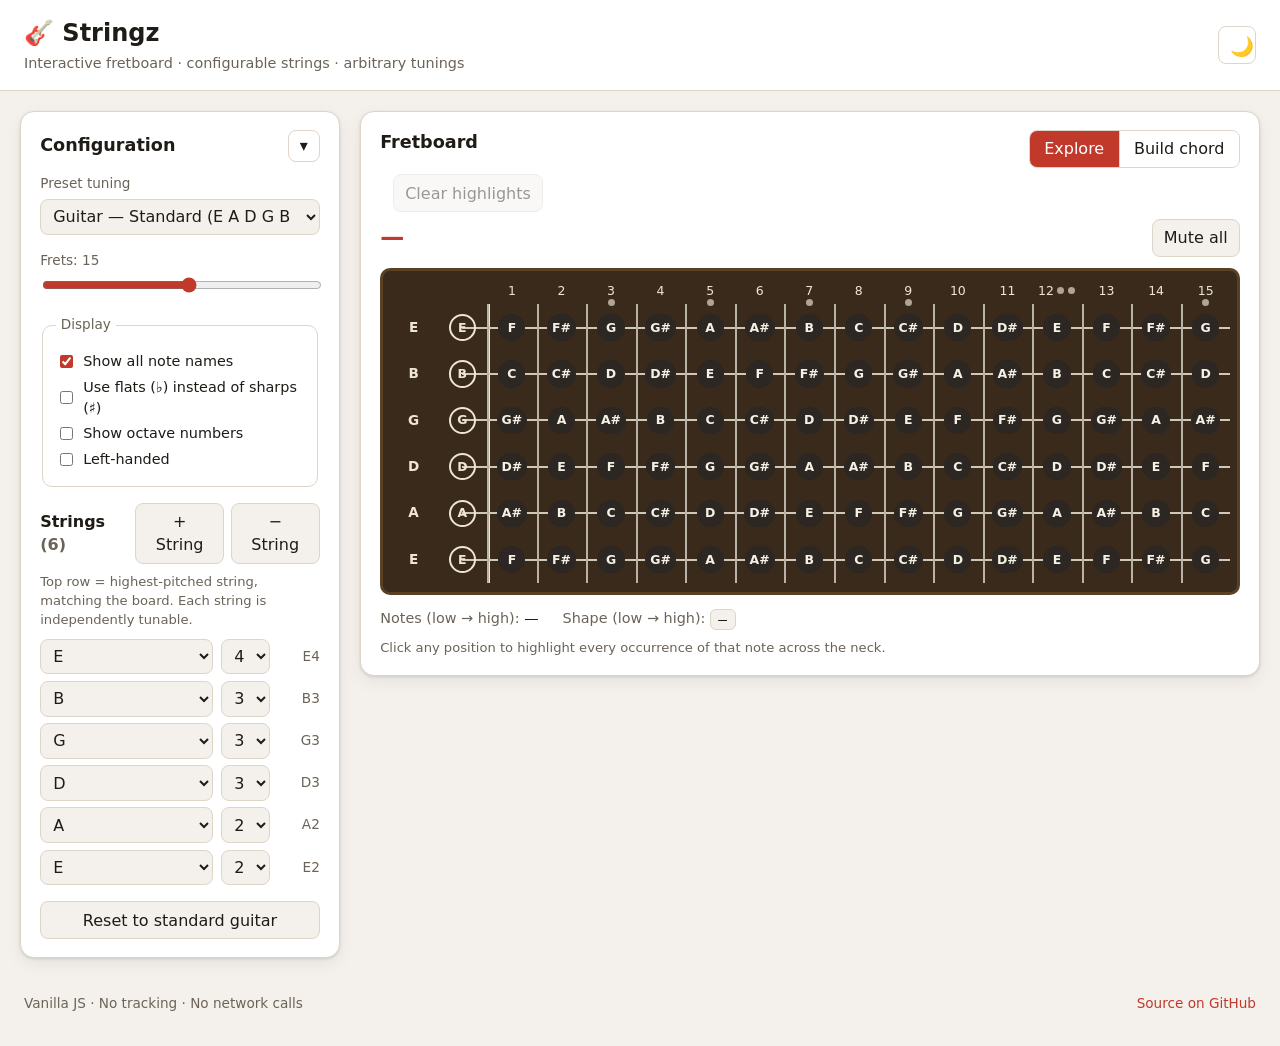
==== index.html @ 8eb7d01e "Make the configuration panel collapsible Add a collapse toggle to the configuration panel header. Co" ====
<!DOCTYPE html>
<html lang="en">
<head>
  <meta charset="UTF-8" />
  <meta name="viewport" content="width=device-width, initial-scale=1.0" />
  <meta name="description" content="Stringz — an interactive guitar fretboard with configurable strings and arbitrary tunings. Runs entirely in your browser." />
  <title>Stringz · Interactive Fretboard</title>
  <link rel="icon" href="data:image/svg+xml,<svg xmlns='http://www.w3.org/2000/svg' viewBox='0 0 100 100'><text y='.9em' font-size='90'>🎸</text></svg>" />
  <link rel="stylesheet" href="styles.css" />
</head>
<body>
  <header class="topbar">
    <div class="brand">
      <h1 class="logo">🎸 Stringz</h1>
      <p class="tagline">Interactive fretboard · configurable strings · arbitrary tunings</p>
    </div>
    <button id="theme-toggle" class="theme-toggle" type="button" aria-label="Toggle color theme">🌙</button>
  </header>

  <main class="layout">
    <aside class="panel config-panel" id="config-panel">
      <div class="config-head">
        <h2 id="config-title">Configuration</h2>
        <button id="config-toggle" class="collapse-toggle" type="button"
                aria-expanded="true" aria-controls="config-body">
          <span class="chevron" aria-hidden="true">▾</span>
          <span class="visually-hidden">Toggle configuration</span>
        </button>
      </div>

      <div class="config-body" id="config-body">
      <label class="field">
        <span>Preset tuning</span>
        <select id="preset" aria-label="Preset tuning"></select>
      </label>

      <label class="field">
        <span>Frets: <output id="fret-count">15</output></span>
        <input id="frets" type="range" min="5" max="24" value="15" />
      </label>

      <fieldset class="field toggles">
        <legend>Display</legend>
        <label class="check"><input id="show-all" type="checkbox" checked /> Show all note names</label>
        <label class="check"><input id="use-flats" type="checkbox" /> Use flats (♭) instead of sharps (♯)</label>
        <label class="check"><input id="show-octave" type="checkbox" /> Show octave numbers</label>
        <label class="check"><input id="left-handed" type="checkbox" /> Left-handed</label>
      </fieldset>

      <div class="strings-head">
        <h3>Strings <span id="string-count" class="muted"></span></h3>
        <div class="string-buttons">
          <button id="add-string" type="button" title="Add a higher string">+ String</button>
          <button id="remove-string" type="button" title="Remove the highest string">− String</button>
        </div>
      </div>
      <p class="muted hint">Top row = highest-pitched string, matching the board. Each string is independently tunable.</p>
      <ol id="string-list" class="string-list" reversed></ol>

      <button id="reset" class="reset" type="button">Reset to standard guitar</button>
      </div>
    </aside>

    <section class="panel board-panel">
      <div class="board-head">
        <h2>Fretboard</h2>
        <div class="mode-switch" role="group" aria-label="Interaction mode">
          <button id="mode-explore" class="mode-btn" type="button" aria-pressed="true">Explore</button>
          <button id="mode-chord" class="mode-btn" type="button" aria-pressed="false">Build chord</button>
        </div>
      </div>

      <div id="explore-bar" class="context-bar">
        <span id="selection-info" class="muted" aria-live="polite"></span>
        <button id="clear-highlights" type="button">Clear highlights</button>
      </div>

      <div id="chord-bar" class="context-bar" hidden>
        <span class="chord-name" id="chord-name" aria-live="polite">—</span>
        <span class="chord-quality muted" id="chord-quality"></span>
        <button id="mute-all" type="button">Mute all</button>
      </div>

      <div class="board-scroll">
        <div id="fretboard" class="fretboard" role="grid" aria-label="Guitar fretboard"></div>
      </div>

      <div id="chord-details" class="chord-details" hidden>
        <div><span class="muted">Notes (low → high):</span> <span id="chord-notes">—</span></div>
        <div><span class="muted">Shape (low → high):</span> <code id="chord-shape">—</code></div>
      </div>

      <p class="muted hint" id="board-hint">Click any position to highlight every occurrence of that note across the neck.</p>
    </section>
  </main>

  <footer class="footer">
    <span>Vanilla JS · No tracking · No network calls</span>
    <a href="https://github.com/paulshannon/stringz" rel="noopener">Source on GitHub</a>
  </footer>

  <script type="module" src="src/main.js"></script>
</body>
</html>
---- styles.css ----
:root {
  --bg: #f4f1ec;
  --panel: #ffffff;
  --text: #1f1b16;
  --muted: #6b6357;
  --border: #ddd5c8;
  --accent: #c0392b;
  --accent-soft: #f6d8d3;
  --board: #3a2a1c;
  --board-edge: #5a4126;
  --fret-wire: #b9b2a6;
  --string: #cfc7b8;
  --inlay: #efe6d2;
  --dot: #2c2722;
  --dot-text: #f6f1e7;
  --hl: #c0392b;
  --hl-text: #ffffff;
  --shadow: 0 1px 3px rgba(0, 0, 0, 0.12), 0 6px 18px rgba(0, 0, 0, 0.06);
}

:root[data-theme='dark'] {
  --bg: #15130f;
  --panel: #211d18;
  --text: #efe9df;
  --muted: #a59c8c;
  --border: #382f25;
  --accent: #e8654f;
  --accent-soft: #3a241f;
  --board: #2a1d12;
  --board-edge: #4a3520;
  --fret-wire: #6b6457;
  --string: #5d564a;
  --inlay: #4a4031;
  --dot: #efe9df;
  --dot-text: #211d18;
  --hl: #e8654f;
  --hl-text: #15130f;
  --shadow: 0 1px 3px rgba(0, 0, 0, 0.5), 0 6px 18px rgba(0, 0, 0, 0.35);
}

* { box-sizing: border-box; }

body {
  margin: 0;
  font-family: system-ui, -apple-system, 'Segoe UI', Roboto, sans-serif;
  background: var(--bg);
  color: var(--text);
  line-height: 1.45;
}

/* ---------- topbar ---------- */
.topbar {
  display: flex;
  align-items: center;
  justify-content: space-between;
  gap: 1rem;
  padding: 1rem 1.5rem;
  border-bottom: 1px solid var(--border);
  background: var(--panel);
}
.logo { margin: 0; font-size: 1.5rem; }
.tagline { margin: 0.15rem 0 0; color: var(--muted); font-size: 0.9rem; }
.theme-toggle {
  font-size: 1.2rem;
  background: transparent;
  border: 1px solid var(--border);
  border-radius: 8px;
  width: 2.4rem;
  height: 2.4rem;
  cursor: pointer;
}

/* ---------- layout ---------- */
.layout {
  display: grid;
  grid-template-columns: minmax(260px, 320px) 1fr;
  gap: 1.25rem;
  padding: 1.25rem;
  align-items: start;
  max-width: 1500px;
  margin: 0 auto;
}
@media (max-width: 880px) {
  .layout { grid-template-columns: 1fr; }
}

.panel {
  background: var(--panel);
  border: 1px solid var(--border);
  border-radius: 14px;
  padding: 1.1rem 1.2rem;
  box-shadow: var(--shadow);
}
.panel h2 { margin: 0 0 0.8rem; font-size: 1.1rem; }
.muted { color: var(--muted); }
.hint { font-size: 0.82rem; margin: 0.5rem 0 0; }

.visually-hidden {
  position: absolute;
  width: 1px; height: 1px;
  padding: 0; margin: -1px;
  overflow: hidden;
  clip: rect(0 0 0 0);
  white-space: nowrap;
  border: 0;
}

/* ---------- collapsible config ---------- */
.config-head { display: flex; align-items: center; justify-content: space-between; gap: 0.5rem; }
.config-head h2 { margin: 0; }
.collapse-toggle {
  display: inline-flex;
  align-items: center;
  justify-content: center;
  width: 2rem; height: 2rem;
  padding: 0;
  border-radius: 8px;
  background: transparent;
}
.chevron { font-size: 1rem; line-height: 1; transition: transform 0.18s ease; }
.config-panel.collapsed .chevron { transform: rotate(-90deg); }
.config-body { margin-top: 0.8rem; }
.config-panel.collapsed .config-body { display: none; }
/* when collapsed, let the board reclaim the horizontal space (wide screens only) */
@media (min-width: 881px) {
  .layout:has(.config-panel.collapsed) { grid-template-columns: auto 1fr; }
}

/* ---------- config panel ---------- */
.field { display: block; margin-bottom: 1rem; }
.field > span { display: block; font-size: 0.85rem; margin-bottom: 0.3rem; color: var(--muted); }
.config-panel select,
.config-panel input[type='range'] { width: 100%; }
select, input[type='number'] {
  font: inherit;
  padding: 0.4rem 0.5rem;
  background: var(--bg);
  color: var(--text);
  border: 1px solid var(--border);
  border-radius: 8px;
}
input[type='range'] { accent-color: var(--accent); }

.toggles { border: 1px solid var(--border); border-radius: 10px; padding: 0.7rem 0.8rem; }
.toggles legend { font-size: 0.85rem; color: var(--muted); padding: 0 0.3rem; }
.check { display: flex; align-items: center; gap: 0.45rem; font-size: 0.9rem; margin: 0.3rem 0; }
.check input { accent-color: var(--accent); }

.strings-head { display: flex; align-items: center; justify-content: space-between; margin-top: 0.5rem; }
.strings-head h3 { margin: 0; font-size: 1rem; }
.string-buttons { display: flex; gap: 0.4rem; }

.string-list { list-style: none; margin: 0.6rem 0 0; padding: 0; display: flex; flex-direction: column; gap: 0.4rem; }
.string-row { display: grid; grid-template-columns: 1fr auto auto; gap: 0.5rem; align-items: center; }
.string-row .note-select { width: 100%; }
.string-idx { font-variant-numeric: tabular-nums; min-width: 2.6rem; text-align: right; font-size: 0.85rem; }

button {
  font: inherit;
  cursor: pointer;
  background: var(--bg);
  color: var(--text);
  border: 1px solid var(--border);
  border-radius: 8px;
  padding: 0.4rem 0.7rem;
  transition: background 0.12s, border-color 0.12s;
}
button:hover:not(:disabled) { border-color: var(--accent); }
button:disabled { opacity: 0.45; cursor: not-allowed; }
.reset { margin-top: 1rem; width: 100%; }

/* ---------- board panel ---------- */
.board-head { display: flex; align-items: center; justify-content: space-between; gap: 1rem; flex-wrap: wrap; }
.board-scroll { overflow-x: auto; padding: 0.5rem 0 0.2rem; }

/* segmented mode switch */
.mode-switch { display: inline-flex; border: 1px solid var(--border); border-radius: 8px; overflow: hidden; }
.mode-btn { border: none; border-radius: 0; background: var(--panel); padding: 0.4rem 0.9rem; }
.mode-btn + .mode-btn { border-left: 1px solid var(--border); }
.mode-btn[aria-pressed='true'] { background: var(--accent); color: #fff; }
.mode-btn[aria-pressed='true']:hover { border-color: var(--border); }

/* context bar (explore info / chord readout) */
.context-bar { display: flex; align-items: center; gap: 0.8rem; flex-wrap: wrap; min-height: 2.2rem; margin: 0.4rem 0 0.2rem; }
.chord-name { font-size: 1.5rem; font-weight: 700; color: var(--accent); font-variant-numeric: tabular-nums; }
.chord-quality { font-size: 0.9rem; }
#mute-all { margin-left: auto; }

.chord-details { display: flex; flex-wrap: wrap; gap: 0.4rem 1.5rem; margin-top: 0.6rem; font-size: 0.9rem; }
.chord-details code { background: var(--bg); border: 1px solid var(--border); border-radius: 6px; padding: 0.1rem 0.45rem; font-variant-numeric: tabular-nums; letter-spacing: 0.05em; }

.fretboard {
  display: grid;
  grid-template-columns: 3rem repeat(var(--fret-columns), minmax(44px, 1fr));
  background: var(--board);
  border: 3px solid var(--board-edge);
  border-radius: 10px;
  padding: 0.4rem 0.4rem 0.6rem;
  min-width: 640px;
}
.fretboard.left-handed { transform: scaleX(-1); }
.fretboard.left-handed .cell-inner,
.fretboard.left-handed .fret-num { transform: scaleX(-1); }

.fret-head {
  position: relative;
  height: 1.7rem;
  display: flex;
  align-items: center;
  justify-content: center;
}
.fret-num { font-size: 0.78rem; color: var(--inlay); font-variant-numeric: tabular-nums; }
.inlay {
  position: absolute;
  bottom: -2px;
  width: 7px; height: 7px;
  border-radius: 50%;
  background: var(--inlay);
  opacity: 0.65;
}
.inlay-double { position: static; margin: 0 1px; }
.fret-head:has(.inlay-double) { gap: 2px; }

.label {
  display: flex;
  align-items: center;
  justify-content: center;
  font-weight: 600;
  font-size: 0.85rem;
  color: var(--inlay);
}
.header-cell { background: transparent; }

.note-cell {
  position: relative;
  height: 2.9rem;
  margin: 0;
  padding: 0;
  border: none;
  border-radius: 0;
  background: transparent;
}
/* horizontal string line through the row */
.note-cell::before {
  content: '';
  position: absolute;
  left: 0; right: 0; top: 50%;
  height: 2px;
  background: var(--string);
  transform: translateY(-50%);
}
.note-cell.open-cell::before { left: 50%; }       /* string starts at the nut */
/* vertical fret wire on the left edge of each fret */
.note-cell:not(.open-cell)::after {
  content: '';
  position: absolute;
  left: 0; top: 0; bottom: 0;
  width: 2px;
  background: var(--fret-wire);
}
.note-cell.nut-edge { box-shadow: inset 4px 0 0 -1px var(--inlay); }

.cell-inner {
  position: relative;
  z-index: 1;
  width: 100%; height: 100%;
  display: flex;
  align-items: center;
  justify-content: center;
}
.dot {
  display: flex;
  align-items: center;
  justify-content: center;
  min-width: 1.7rem;
  height: 1.7rem;
  padding: 0 0.3rem;
  border-radius: 999px;
  background: var(--dot);
  color: var(--dot-text);
  font-size: 0.78rem;
  font-weight: 600;
  font-variant-numeric: tabular-nums;
  transition: transform 0.1s, background 0.1s;
}
.dot.empty { background: transparent; }
.open-dot { background: transparent; border: 2px solid var(--inlay); color: var(--inlay); }
.note-cell:hover .dot:not(.empty) { transform: scale(1.12); }
.note-cell:hover .dot.empty {
  background: var(--inlay);
  opacity: 0.4;
  min-width: 0.6rem; height: 0.6rem;
}
.note-cell.highlighted .dot { background: var(--hl); color: var(--hl-text); border-color: var(--hl); }

/* chord mode: selected note + muted strings */
.note-cell.selected .dot {
  background: var(--hl);
  color: var(--hl-text);
  border-color: var(--hl);
  box-shadow: 0 0 0 3px color-mix(in srgb, var(--hl) 35%, transparent);
}
.fretboard.chord-mode .note-cell.in-muted-row .dot:not(.empty) { opacity: 0.35; }
.fretboard.chord-mode .note-cell.in-muted-row::before { opacity: 0.4; }

/* clickable string label in chord mode */
.label-btn {
  border: 1px solid transparent;
  border-radius: 8px;
  background: transparent;
  padding: 0.2rem 0.4rem;
  cursor: pointer;
}
.label-btn:hover { border-color: var(--inlay); }
.label-btn.muted-string { color: var(--accent); opacity: 0.85; }

.note-cell:focus-visible { outline: 2px solid var(--accent); outline-offset: -2px; }

/* ---------- footer ---------- */
.footer {
  display: flex;
  align-items: center;
  justify-content: space-between;
  gap: 1rem;
  flex-wrap: wrap;
  padding: 1rem 1.5rem 2rem;
  color: var(--muted);
  font-size: 0.85rem;
}
.footer a { color: var(--accent); text-decoration: none; }
.footer a:hover { text-decoration: underline; }
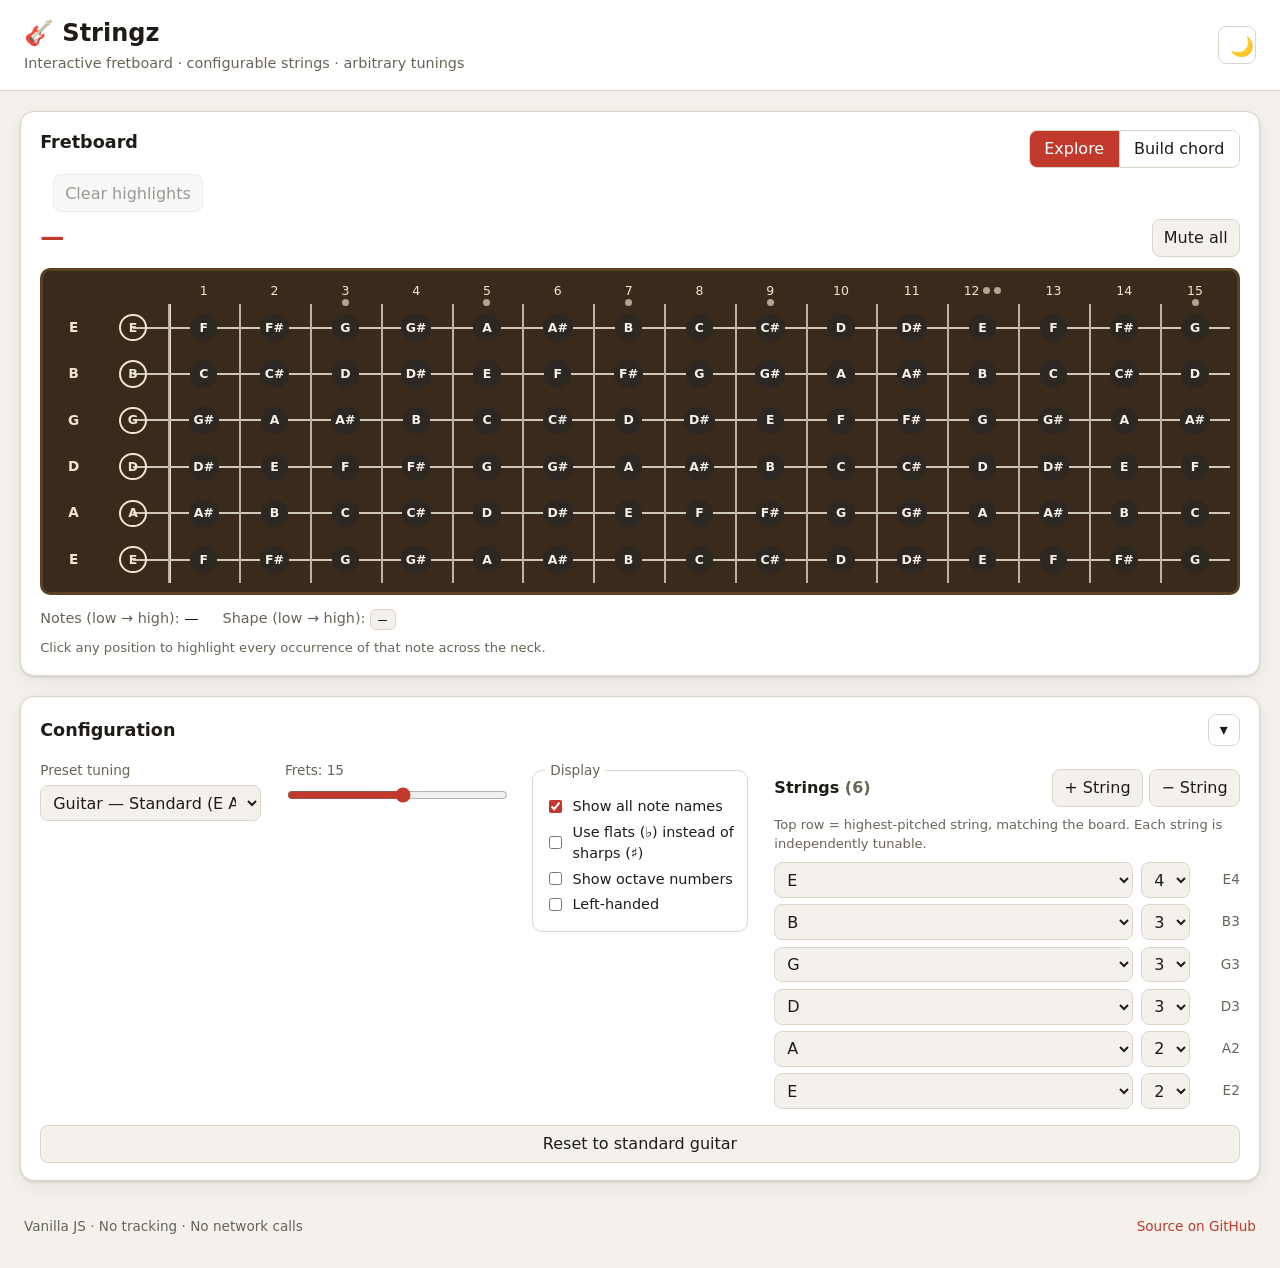
==== commit cedc4e2a: "Move configuration below the fretboard Switch the layout from a two-column (config beside board) gri" ====
--- a/index.html
+++ b/index.html
@@ -18,49 +18,6 @@
   </header>
 
   <main class="layout">
-    <aside class="panel config-panel" id="config-panel">
-      <div class="config-head">
-        <h2 id="config-title">Configuration</h2>
-        <button id="config-toggle" class="collapse-toggle" type="button"
-                aria-expanded="true" aria-controls="config-body">
-          <span class="chevron" aria-hidden="true">▾</span>
-          <span class="visually-hidden">Toggle configuration</span>
-        </button>
-      </div>
-
-      <div class="config-body" id="config-body">
-      <label class="field">
-        <span>Preset tuning</span>
-        <select id="preset" aria-label="Preset tuning"></select>
-      </label>
-
-      <label class="field">
-        <span>Frets: <output id="fret-count">15</output></span>
-        <input id="frets" type="range" min="5" max="24" value="15" />
-      </label>
-
-      <fieldset class="field toggles">
-        <legend>Display</legend>
-        <label class="check"><input id="show-all" type="checkbox" checked /> Show all note names</label>
-        <label class="check"><input id="use-flats" type="checkbox" /> Use flats (♭) instead of sharps (♯)</label>
-        <label class="check"><input id="show-octave" type="checkbox" /> Show octave numbers</label>
-        <label class="check"><input id="left-handed" type="checkbox" /> Left-handed</label>
-      </fieldset>
-
-      <div class="strings-head">
-        <h3>Strings <span id="string-count" class="muted"></span></h3>
-        <div class="string-buttons">
-          <button id="add-string" type="button" title="Add a higher string">+ String</button>
-          <button id="remove-string" type="button" title="Remove the highest string">− String</button>
-        </div>
-      </div>
-      <p class="muted hint">Top row = highest-pitched string, matching the board. Each string is independently tunable.</p>
-      <ol id="string-list" class="string-list" reversed></ol>
-
-      <button id="reset" class="reset" type="button">Reset to standard guitar</button>
-      </div>
-    </aside>
-
     <section class="panel board-panel">
       <div class="board-head">
         <h2>Fretboard</h2>
@@ -92,6 +49,51 @@
 
       <p class="muted hint" id="board-hint">Click any position to highlight every occurrence of that note across the neck.</p>
     </section>
+
+    <aside class="panel config-panel" id="config-panel">
+      <div class="config-head">
+        <h2 id="config-title">Configuration</h2>
+        <button id="config-toggle" class="collapse-toggle" type="button"
+                aria-expanded="true" aria-controls="config-body">
+          <span class="chevron" aria-hidden="true">▾</span>
+          <span class="visually-hidden">Toggle configuration</span>
+        </button>
+      </div>
+
+      <div class="config-body" id="config-body">
+        <label class="field">
+          <span>Preset tuning</span>
+          <select id="preset" aria-label="Preset tuning"></select>
+        </label>
+
+        <label class="field">
+          <span>Frets: <output id="fret-count">15</output></span>
+          <input id="frets" type="range" min="5" max="24" value="15" />
+        </label>
+
+        <fieldset class="field toggles">
+          <legend>Display</legend>
+          <label class="check"><input id="show-all" type="checkbox" checked /> Show all note names</label>
+          <label class="check"><input id="use-flats" type="checkbox" /> Use flats (♭) instead of sharps (♯)</label>
+          <label class="check"><input id="show-octave" type="checkbox" /> Show octave numbers</label>
+          <label class="check"><input id="left-handed" type="checkbox" /> Left-handed</label>
+        </fieldset>
+
+        <div class="strings-section">
+          <div class="strings-head">
+            <h3>Strings <span id="string-count" class="muted"></span></h3>
+            <div class="string-buttons">
+              <button id="add-string" type="button" title="Add a higher string">+ String</button>
+              <button id="remove-string" type="button" title="Remove the highest string">− String</button>
+            </div>
+          </div>
+          <p class="muted hint">Top row = highest-pitched string, matching the board. Each string is independently tunable.</p>
+          <ol id="string-list" class="string-list" reversed></ol>
+        </div>
+
+        <button id="reset" class="reset" type="button">Reset to standard guitar</button>
+      </div>
+    </aside>
   </main>
 
   <footer class="footer">
--- a/styles.css
+++ b/styles.css
@@ -71,17 +71,14 @@
 }
 
 /* ---------- layout ---------- */
+/* Single column: fretboard on top, configuration stacked below it. */
 .layout {
-  display: grid;
-  grid-template-columns: minmax(260px, 320px) 1fr;
+  display: flex;
+  flex-direction: column;
   gap: 1.25rem;
   padding: 1.25rem;
-  align-items: start;
   max-width: 1500px;
   margin: 0 auto;
-}
-@media (max-width: 880px) {
-  .layout { grid-template-columns: 1fr; }
 }
 
 .panel {
@@ -119,11 +116,22 @@
 }
 .chevron { font-size: 1rem; line-height: 1; transition: transform 0.18s ease; }
 .config-panel.collapsed .chevron { transform: rotate(-90deg); }
-.config-body { margin-top: 0.8rem; }
+
+/* The config panel now sits full-width below the board, so lay its controls
+   out in responsive columns instead of one tall stack. */
+.config-body {
+  margin-top: 0.9rem;
+  display: grid;
+  grid-template-columns: repeat(auto-fit, minmax(220px, 1fr));
+  gap: 1rem 1.5rem;
+  align-items: start;
+}
+.config-body .field { margin-bottom: 0; }
+.config-body .reset { grid-column: 1 / -1; margin-top: 0; }
 .config-panel.collapsed .config-body { display: none; }
-/* when collapsed, let the board reclaim the horizontal space (wide screens only) */
-@media (min-width: 881px) {
-  .layout:has(.config-panel.collapsed) { grid-template-columns: auto 1fr; }
+/* give the strings list more room once there's space for multiple columns */
+@media (min-width: 720px) {
+  .config-body .strings-section { grid-column: span 2; }
 }
 
 /* ---------- config panel ---------- */
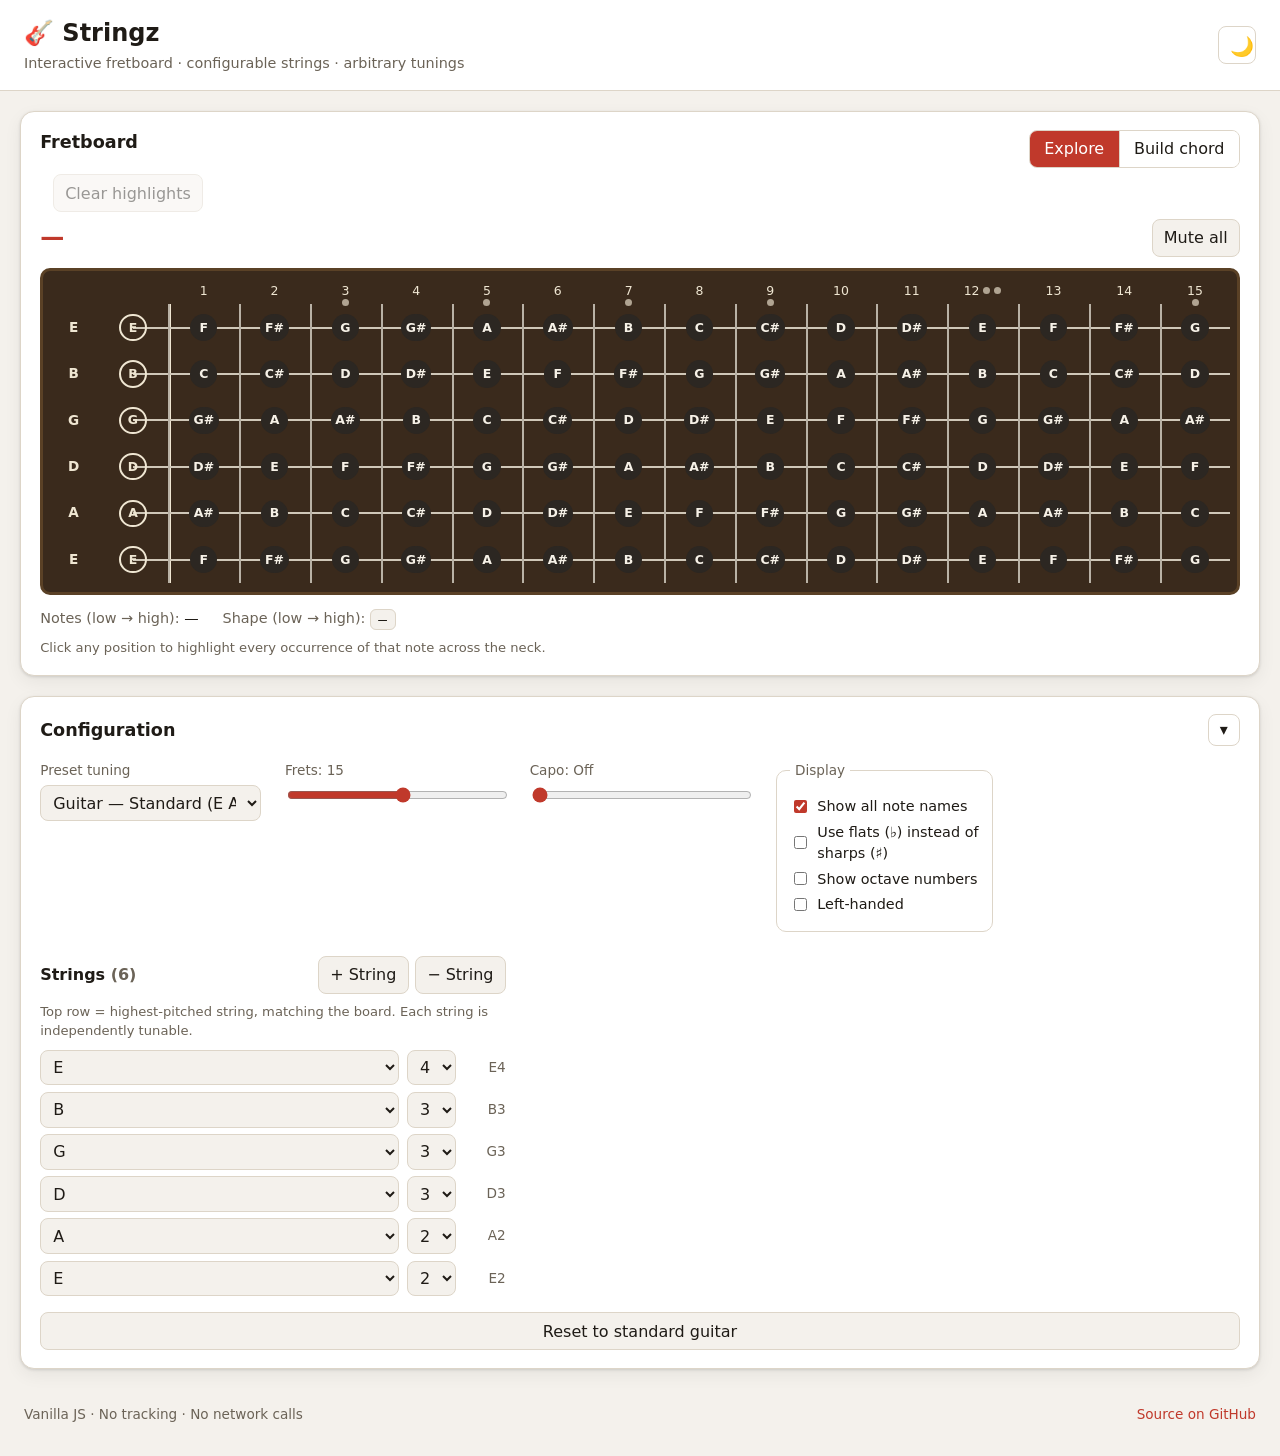
==== commit fee9a2e0: "Add capo support Introduce a capo control (0 = off) that bars every string at the chosen fret:  - Th" ====
--- a/index.html
+++ b/index.html
@@ -71,6 +71,11 @@
           <input id="frets" type="range" min="5" max="24" value="15" />
         </label>
 
+        <label class="field">
+          <span>Capo: <output id="capo-count">Off</output></span>
+          <input id="capo" type="range" min="0" max="14" value="0" />
+        </label>
+
         <fieldset class="field toggles">
           <legend>Display</legend>
           <label class="check"><input id="show-all" type="checkbox" checked /> Show all note names</label>
--- a/styles.css
+++ b/styles.css
@@ -268,6 +268,15 @@
 }
 .note-cell.nut-edge { box-shadow: inset 4px 0 0 -1px var(--inlay); }
 
+/* capo: a tinted band across the barred fret + dimmed frets behind it */
+.note-cell.capo-cell { background: color-mix(in srgb, var(--accent) 36%, transparent); }
+.note-cell.behind-capo { opacity: 0.3; }
+.fret-head.capo-head {
+  background: color-mix(in srgb, var(--accent) 36%, transparent);
+  border-radius: 5px;
+}
+.fret-head.capo-head .fret-num { color: var(--dot-text); font-weight: 700; }
+
 .cell-inner {
   position: relative;
   z-index: 1;
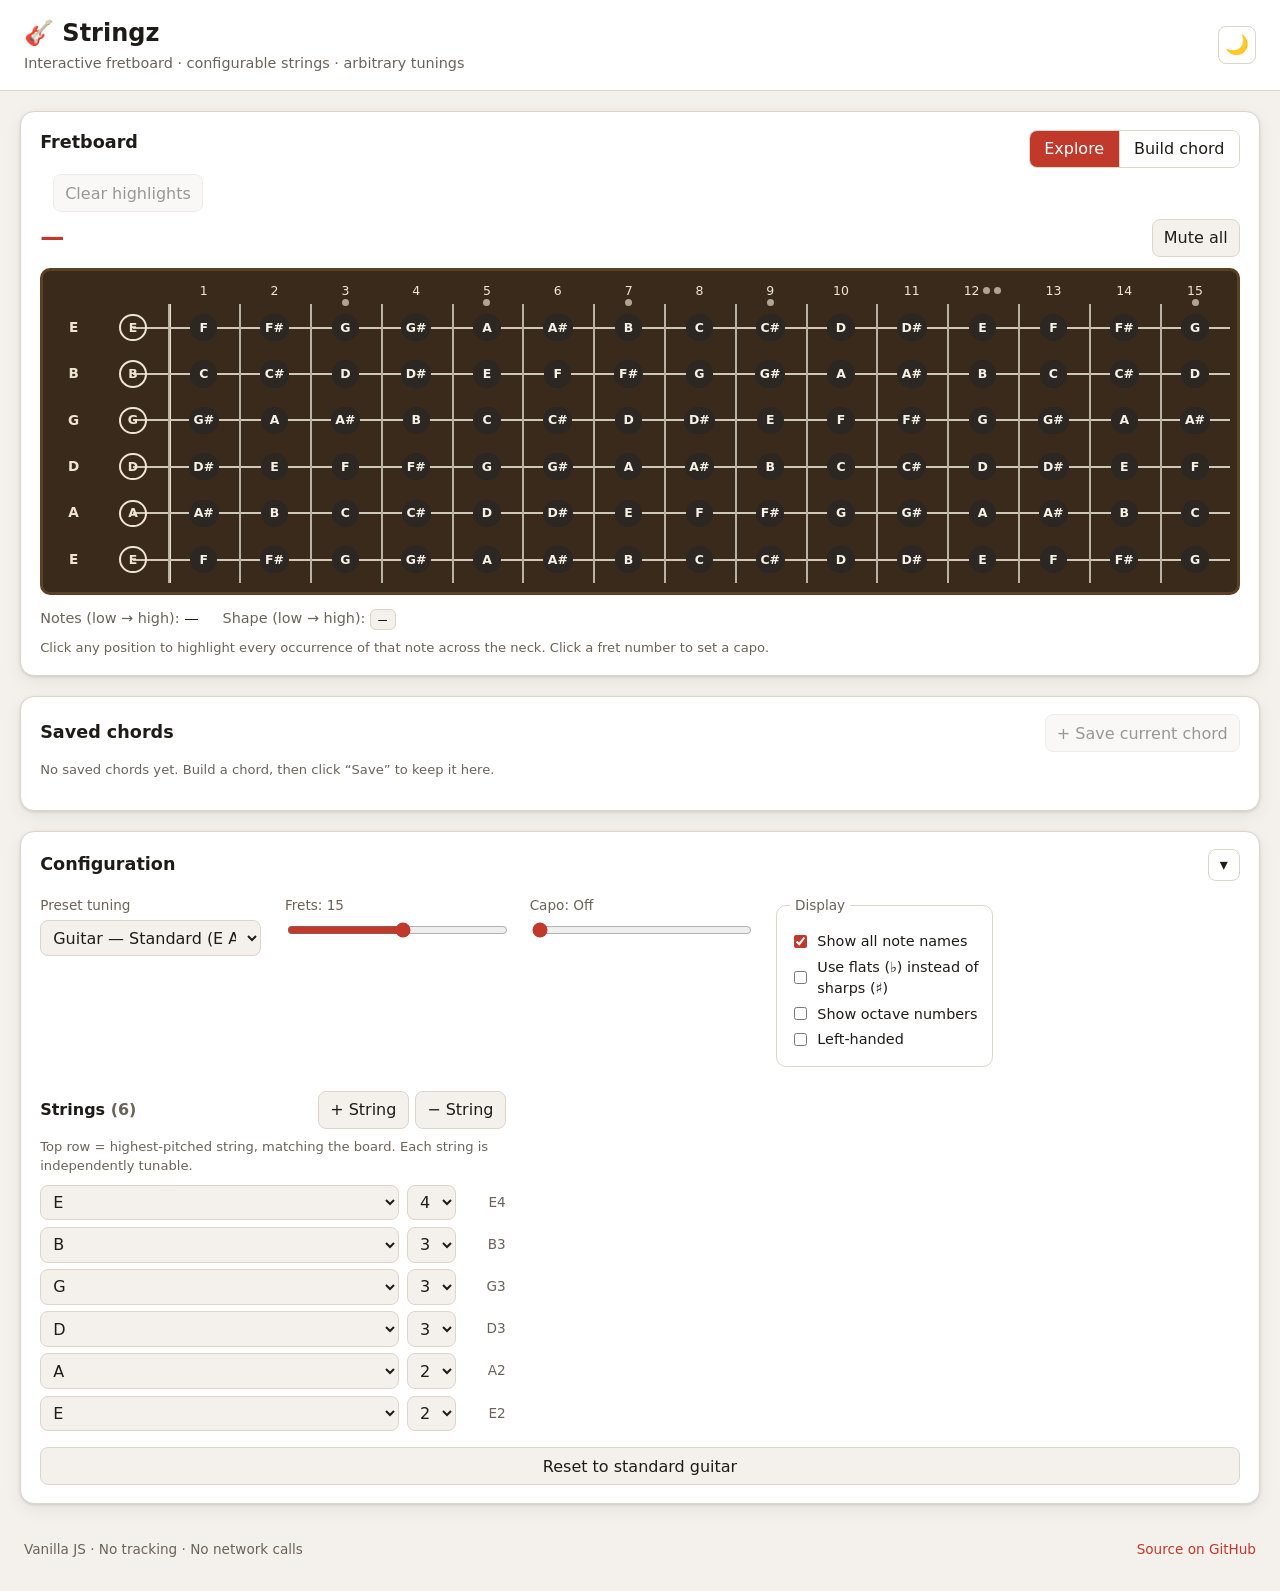
==== commit 415c1375: "Add a saved-chords group (save / recall / dismiss) Add a "Saved chords" panel below the board. Save " ====
--- a/index.html
+++ b/index.html
@@ -48,6 +48,15 @@
       </div>
 
       <p class="muted hint" id="board-hint">Click any position to highlight every occurrence of that note across the neck.</p>
+    </section>
+
+    <section class="panel saved-panel">
+      <div class="saved-head">
+        <h2>Saved chords</h2>
+        <button id="save-chord" type="button">+ Save current chord</button>
+      </div>
+      <p id="saved-empty" class="muted hint">No saved chords yet. Build a chord, then click “Save” to keep it here.</p>
+      <ul id="saved-list" class="saved-list"></ul>
     </section>
 
     <aside class="panel config-panel" id="config-panel">
--- a/styles.css
+++ b/styles.css
@@ -61,7 +61,12 @@
 .logo { margin: 0; font-size: 1.5rem; }
 .tagline { margin: 0.15rem 0 0; color: var(--muted); font-size: 0.9rem; }
 .theme-toggle {
+  display: inline-flex;
+  align-items: center;
+  justify-content: center;
   font-size: 1.2rem;
+  line-height: 1;
+  padding: 0;
   background: transparent;
   border: 1px solid var(--border);
   border-radius: 8px;
@@ -177,6 +182,44 @@
 button:disabled { opacity: 0.45; cursor: not-allowed; }
 .reset { margin-top: 1rem; width: 100%; }
 
+/* ---------- saved chords ---------- */
+.saved-head { display: flex; align-items: center; justify-content: space-between; gap: 1rem; flex-wrap: wrap; }
+.saved-head h2 { margin: 0; }
+.saved-list { list-style: none; margin: 0.8rem 0 0; padding: 0; display: flex; flex-wrap: wrap; gap: 0.6rem; }
+.saved-item {
+  display: flex;
+  align-items: stretch;
+  border: 1px solid var(--border);
+  border-radius: 10px;
+  overflow: hidden;
+  background: var(--bg);
+}
+.saved-recall {
+  display: flex;
+  flex-direction: column;
+  align-items: flex-start;
+  gap: 0.1rem;
+  border: none;
+  border-radius: 0;
+  background: transparent;
+  padding: 0.45rem 0.7rem;
+  text-align: left;
+}
+.saved-recall:hover { background: var(--accent-soft); border-color: var(--border); }
+.saved-name { font-weight: 700; font-size: 1rem; color: var(--accent); }
+.saved-shape { font-size: 0.78rem; font-variant-numeric: tabular-nums; letter-spacing: 0.03em; }
+.saved-remove {
+  border: none;
+  border-left: 1px solid var(--border);
+  border-radius: 0;
+  background: transparent;
+  padding: 0 0.6rem;
+  font-size: 1.1rem;
+  line-height: 1;
+  color: var(--muted);
+}
+.saved-remove:hover { background: var(--accent); color: #fff; border-color: var(--accent); }
+
 /* ---------- board panel ---------- */
 .board-head { display: flex; align-items: center; justify-content: space-between; gap: 1rem; flex-wrap: wrap; }
 .board-scroll { overflow-x: auto; padding: 0.5rem 0 0.2rem; }
@@ -216,7 +259,14 @@
   display: flex;
   align-items: center;
   justify-content: center;
-}
+  /* rendered as a <button> (click to set capo): strip default button chrome */
+  background: transparent;
+  border: none;
+  border-radius: 5px;
+  padding: 0;
+  cursor: pointer;
+}
+.fret-head:hover:not(.capo-head) { background: color-mix(in srgb, var(--inlay) 20%, transparent); }
 .fret-num { font-size: 0.78rem; color: var(--inlay); font-variant-numeric: tabular-nums; }
 .inlay {
   position: absolute;
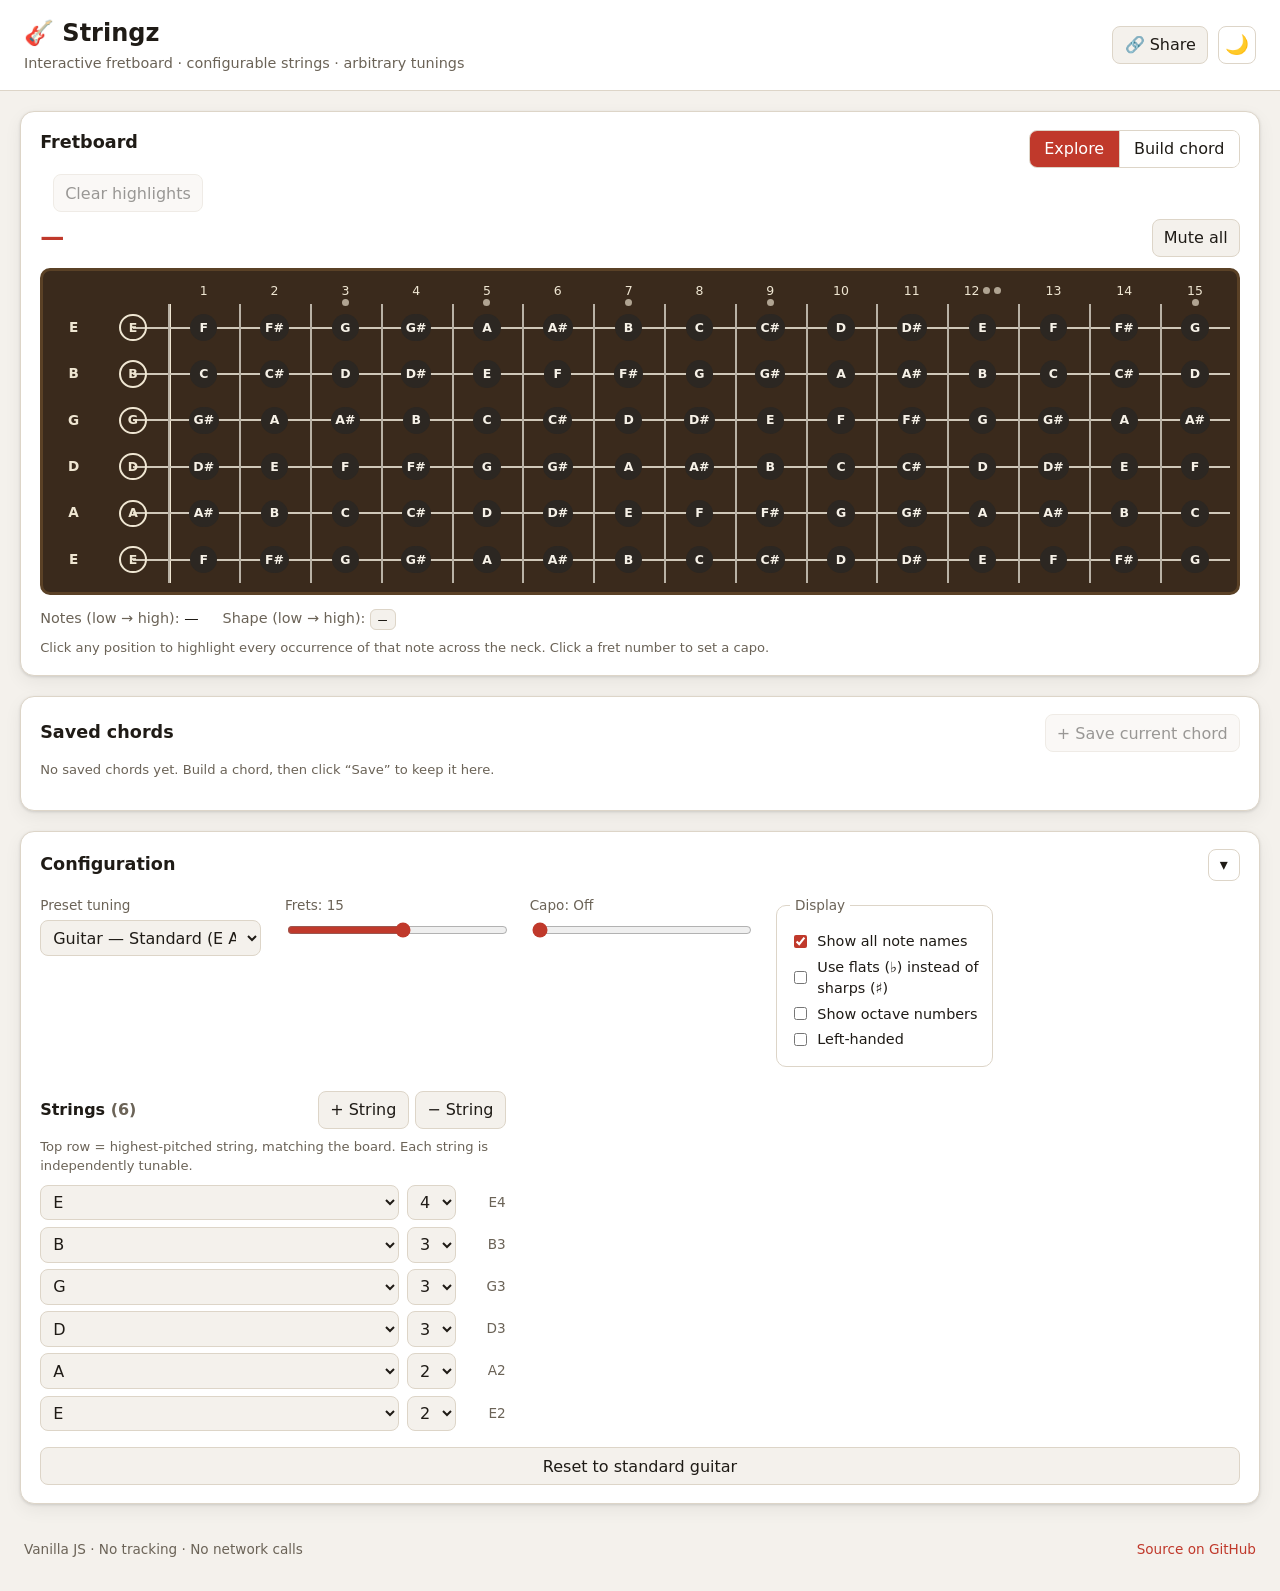
==== commit ee2a5ccd: "Add shareable links Add a Share button that copies a URL encoding the whole board — tuning, neck, ca" ====
--- a/index.html
+++ b/index.html
@@ -14,7 +14,11 @@
       <h1 class="logo">🎸 Stringz</h1>
       <p class="tagline">Interactive fretboard · configurable strings · arbitrary tunings</p>
     </div>
-    <button id="theme-toggle" class="theme-toggle" type="button" aria-label="Toggle color theme">🌙</button>
+    <div class="topbar-actions">
+      <span id="share-status" class="share-status" aria-live="polite"></span>
+      <button id="share" class="share-btn" type="button">🔗 Share</button>
+      <button id="theme-toggle" class="theme-toggle" type="button" aria-label="Toggle color theme">🌙</button>
+    </div>
   </header>
 
   <main class="layout">
--- a/styles.css
+++ b/styles.css
@@ -60,6 +60,9 @@
 }
 .logo { margin: 0; font-size: 1.5rem; }
 .tagline { margin: 0.15rem 0 0; color: var(--muted); font-size: 0.9rem; }
+.topbar-actions { display: flex; align-items: center; gap: 0.6rem; }
+.share-status { font-size: 0.85rem; color: var(--accent); white-space: nowrap; }
+.share-btn { white-space: nowrap; }
 .theme-toggle {
   display: inline-flex;
   align-items: center;
@@ -185,36 +188,44 @@
 /* ---------- saved chords ---------- */
 .saved-head { display: flex; align-items: center; justify-content: space-between; gap: 1rem; flex-wrap: wrap; }
 .saved-head h2 { margin: 0; }
-.saved-list { list-style: none; margin: 0.8rem 0 0; padding: 0; display: flex; flex-wrap: wrap; gap: 0.6rem; }
+.saved-list { list-style: none; margin: 0.8rem 0 0; padding: 0; display: flex; flex-wrap: wrap; gap: 0.7rem; }
 .saved-item {
-  display: flex;
-  align-items: stretch;
-  border: 1px solid var(--border);
-  border-radius: 10px;
-  overflow: hidden;
+  position: relative;
+  border: 1px solid var(--border);
+  border-radius: 12px;
   background: var(--bg);
 }
 .saved-recall {
   display: flex;
   flex-direction: column;
-  align-items: flex-start;
-  gap: 0.1rem;
+  align-items: center;
+  gap: 0.3rem;
   border: none;
-  border-radius: 0;
-  background: transparent;
-  padding: 0.45rem 0.7rem;
-  text-align: left;
-}
-.saved-recall:hover { background: var(--accent-soft); border-color: var(--border); }
+  border-radius: 12px;
+  background: transparent;
+  padding: 0.5rem 0.7rem 0.6rem;
+}
+.saved-recall:hover { background: var(--accent-soft); }
 .saved-name { font-weight: 700; font-size: 1rem; color: var(--accent); }
-.saved-shape { font-size: 0.78rem; font-variant-numeric: tabular-nums; letter-spacing: 0.03em; }
+.saved-capo { font-size: 0.72rem; }
+.chord-diagram { display: block; width: 64px; height: auto; }
+.chord-diagram .cd-line { stroke: var(--fret-wire); stroke-width: 1; }
+.chord-diagram .cd-nut { stroke: var(--text); stroke-width: 2.6; }
+.chord-diagram .cd-dot { fill: var(--accent); }
+.chord-diagram text { font-size: 8px; font-family: inherit; }
+.chord-diagram .cd-x { fill: var(--muted); }
+.chord-diagram .cd-o { fill: var(--muted); }
+.chord-diagram .cd-fretlabel { fill: var(--muted); }
 .saved-remove {
-  border: none;
-  border-left: 1px solid var(--border);
-  border-radius: 0;
-  background: transparent;
-  padding: 0 0.6rem;
-  font-size: 1.1rem;
+  position: absolute;
+  top: -7px; right: -7px;
+  width: 1.25rem; height: 1.25rem;
+  display: flex; align-items: center; justify-content: center;
+  border: 1px solid var(--border);
+  border-radius: 50%;
+  background: var(--panel);
+  padding: 0;
+  font-size: 0.95rem;
   line-height: 1;
   color: var(--muted);
 }
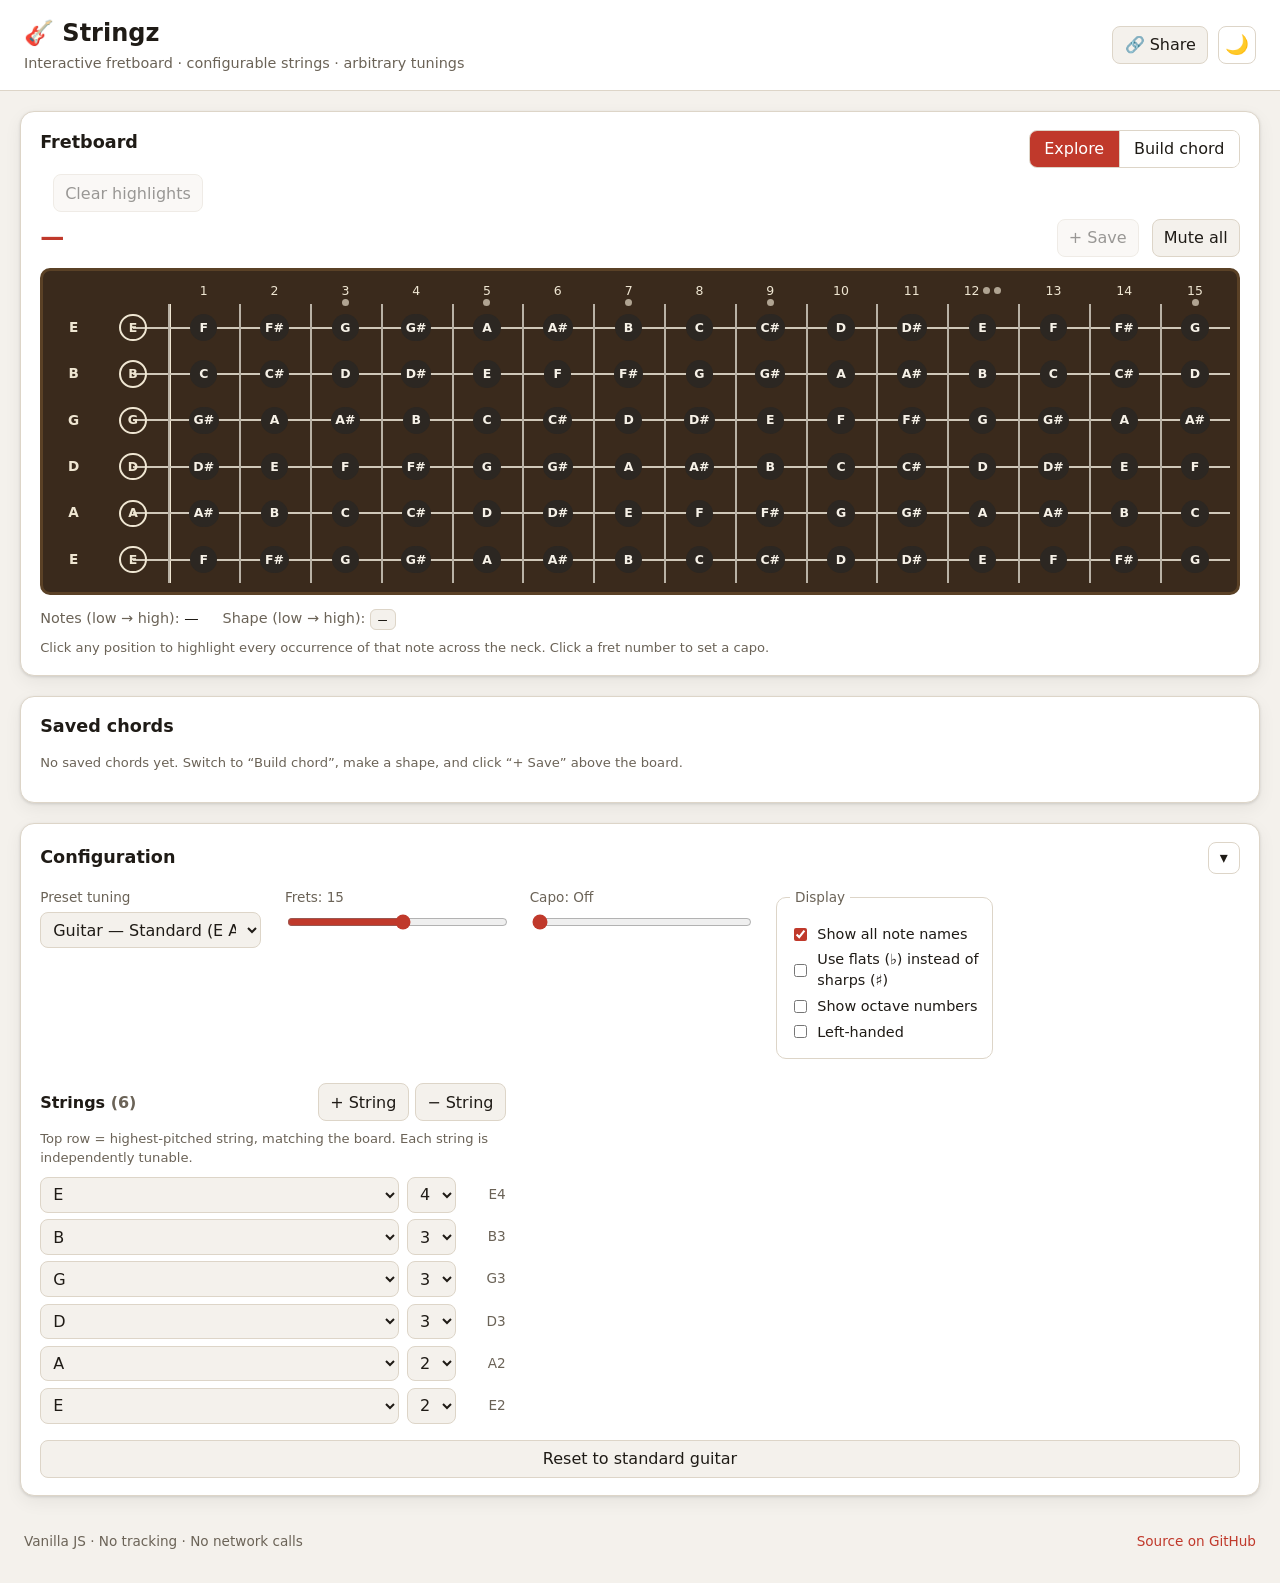
==== commit c375b4b0: "Move Save to the board; put the text chart beside the diagrams Relocate the "+ Save" button from the" ====
--- a/index.html
+++ b/index.html
@@ -39,6 +39,7 @@
       <div id="chord-bar" class="context-bar" hidden>
         <span class="chord-name" id="chord-name" aria-live="polite">—</span>
         <span class="chord-quality muted" id="chord-quality"></span>
+        <button id="save-chord" type="button">+ Save</button>
         <button id="mute-all" type="button">Mute all</button>
       </div>
 
@@ -55,12 +56,20 @@
     </section>
 
     <section class="panel saved-panel">
-      <div class="saved-head">
-        <h2>Saved chords</h2>
-        <button id="save-chord" type="button">+ Save current chord</button>
+      <h2>Saved chords</h2>
+      <p id="saved-empty" class="muted hint">No saved chords yet. Switch to “Build chord”, make a shape, and click “+ Save” above the board.</p>
+      <div class="saved-body">
+        <ul id="saved-list" class="saved-list"></ul>
+
+        <div id="ascii-wrap" class="ascii-wrap" hidden>
+          <div class="ascii-head">
+            <h3>Text chart</h3>
+            <button id="copy-ascii" type="button">Copy</button>
+            <span id="ascii-status" class="share-status" aria-live="polite"></span>
+          </div>
+          <pre id="ascii-chart" class="ascii-chart" aria-label="ASCII chord chart of all saved chords"></pre>
+        </div>
       </div>
-      <p id="saved-empty" class="muted hint">No saved chords yet. Build a chord, then click “Save” to keep it here.</p>
-      <ul id="saved-list" class="saved-list"></ul>
     </section>
 
     <aside class="panel config-panel" id="config-panel">
--- a/styles.css
+++ b/styles.css
@@ -231,6 +231,26 @@
 }
 .saved-remove:hover { background: var(--accent); color: #fff; border-color: var(--accent); }
 
+/* diagrams on the left, text chart on the right */
+.saved-body { display: flex; flex-wrap: wrap; gap: 1.25rem; align-items: flex-start; margin-top: 0.8rem; }
+.saved-body > * { margin-top: 0; }
+.saved-body .saved-list { flex: 1 1 300px; }
+.ascii-wrap { flex: 0 1 auto; }
+.ascii-head { display: flex; align-items: center; gap: 0.6rem; margin-bottom: 0.4rem; }
+.ascii-head h3 { margin: 0; font-size: 1rem; }
+.ascii-chart {
+  margin: 0;
+  padding: 0.7rem 0.8rem;
+  background: var(--bg);
+  border: 1px solid var(--border);
+  border-radius: 10px;
+  overflow-x: auto;
+  font-family: ui-monospace, SFMono-Regular, Menlo, Consolas, monospace;
+  font-size: 0.85rem;
+  line-height: 1.5;
+  white-space: pre;
+}
+
 /* ---------- board panel ---------- */
 .board-head { display: flex; align-items: center; justify-content: space-between; gap: 1rem; flex-wrap: wrap; }
 .board-scroll { overflow-x: auto; padding: 0.5rem 0 0.2rem; }
@@ -246,7 +266,7 @@
 .context-bar { display: flex; align-items: center; gap: 0.8rem; flex-wrap: wrap; min-height: 2.2rem; margin: 0.4rem 0 0.2rem; }
 .chord-name { font-size: 1.5rem; font-weight: 700; color: var(--accent); font-variant-numeric: tabular-nums; }
 .chord-quality { font-size: 0.9rem; }
-#mute-all { margin-left: auto; }
+#save-chord { margin-left: auto; }
 
 .chord-details { display: flex; flex-wrap: wrap; gap: 0.4rem 1.5rem; margin-top: 0.6rem; font-size: 0.9rem; }
 .chord-details code { background: var(--bg); border: 1px solid var(--border); border-radius: 6px; padding: 0.1rem 0.45rem; font-variant-numeric: tabular-nums; letter-spacing: 0.05em; }
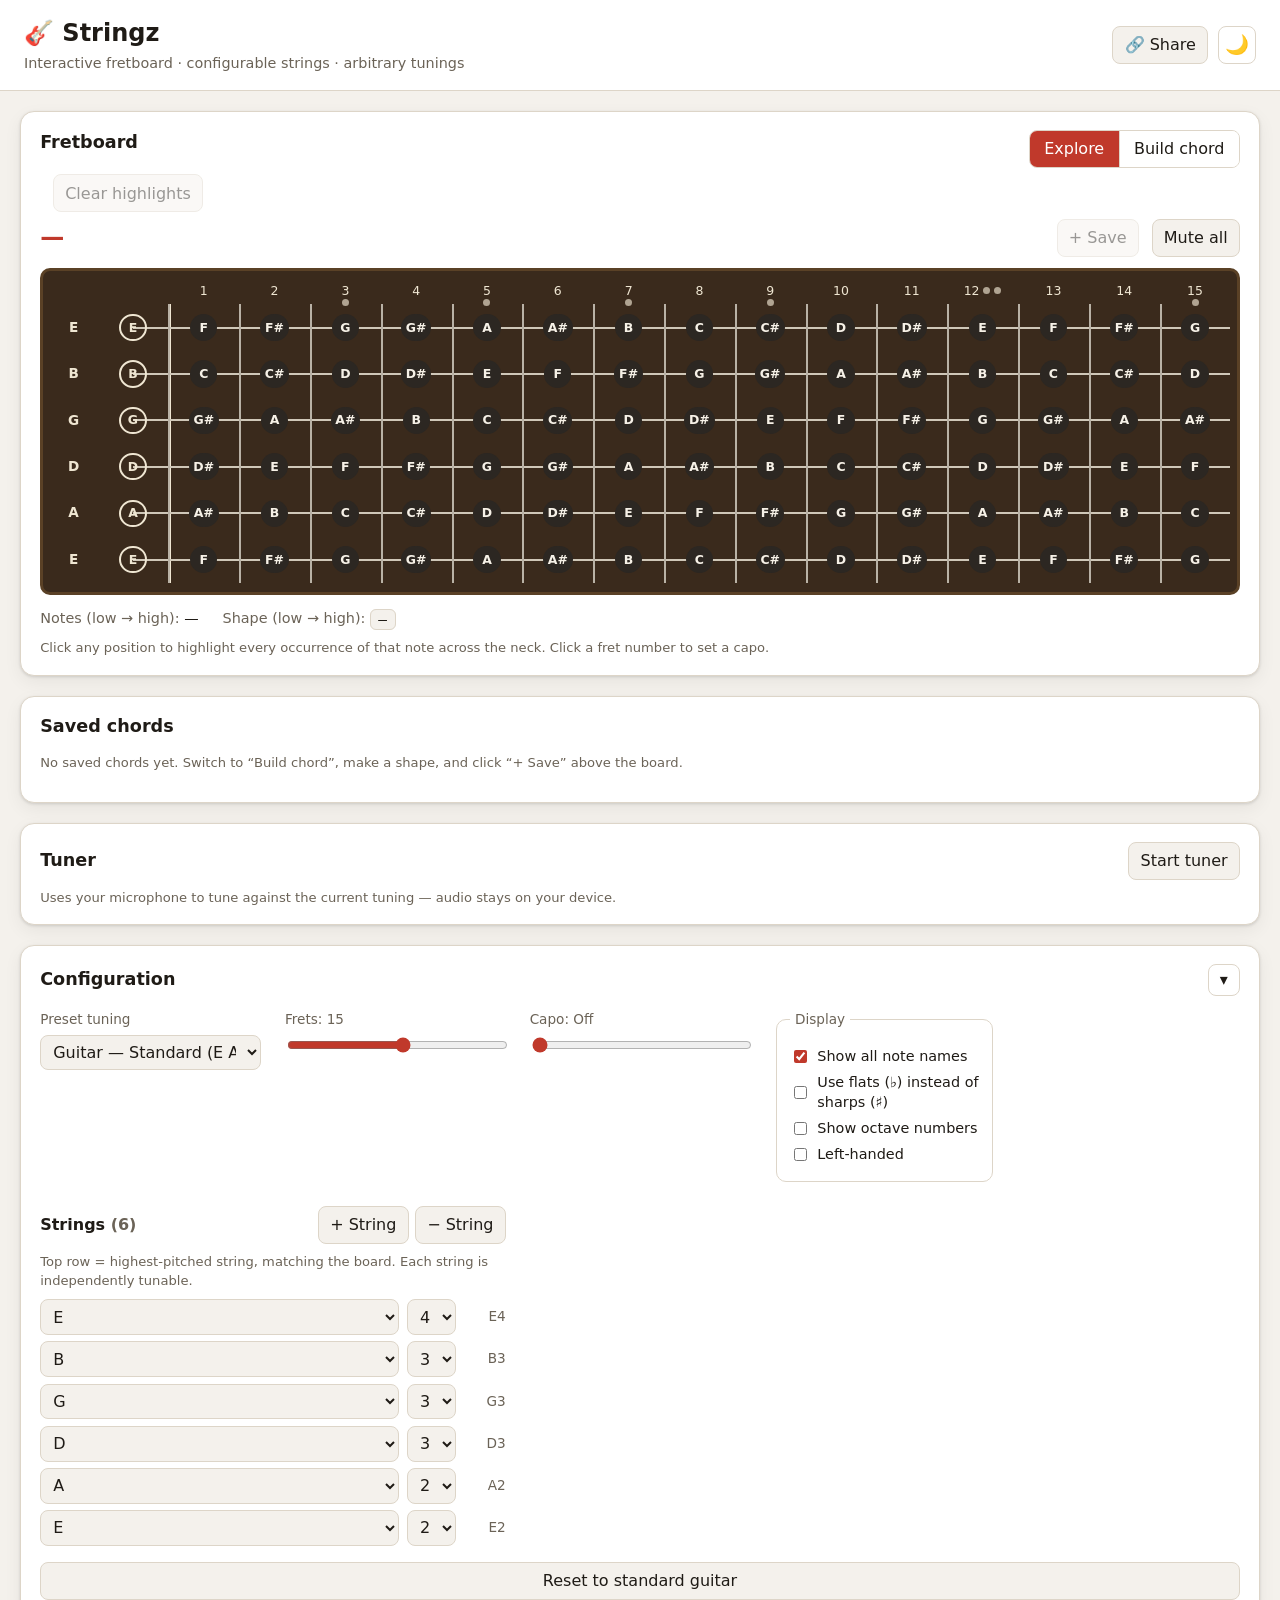
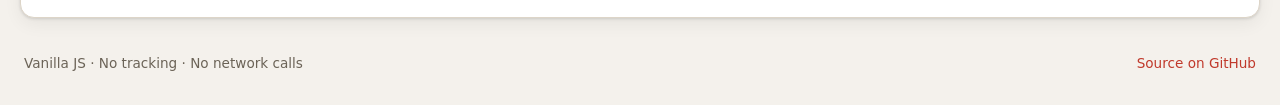
==== commit 3523d2e9: "Add a microphone tuner Add a Tuner panel that uses the Web Audio API to detect the pitch you play (t" ====
--- a/index.html
+++ b/index.html
@@ -72,6 +72,28 @@
       </div>
     </section>
 
+    <section class="panel tuner-panel">
+      <div class="tuner-head">
+        <h2>Tuner</h2>
+        <button id="tuner-toggle" type="button">Start tuner</button>
+      </div>
+      <p id="tuner-status" class="muted hint">Uses your microphone to tune against the current tuning — audio stays on your device.</p>
+      <div id="tuner-display" class="tuner-display" hidden>
+        <div class="tuner-note">
+          <span id="tuner-target" class="tuner-target">—</span>
+          <span id="tuner-verdict" class="tuner-verdict muted"></span>
+        </div>
+        <div class="tuner-meter">
+          <div class="tuner-track">
+            <span class="tuner-center"></span>
+            <span id="tuner-needle" class="tuner-needle"></span>
+          </div>
+          <div class="tuner-scale"><span>♭ -50</span><span>0</span><span>+50 ♯</span></div>
+        </div>
+        <p id="tuner-detail" class="muted hint"></p>
+      </div>
+    </section>
+
     <aside class="panel config-panel" id="config-panel">
       <div class="config-head">
         <h2 id="config-title">Configuration</h2>
--- a/styles.css
+++ b/styles.css
@@ -251,6 +251,45 @@
   white-space: pre;
 }
 
+/* ---------- tuner ---------- */
+.tuner-head { display: flex; align-items: center; justify-content: space-between; gap: 1rem; flex-wrap: wrap; }
+.tuner-head h2 { margin: 0; }
+.tuner-display { margin-top: 0.9rem; max-width: 460px; }
+.tuner-note { display: flex; align-items: baseline; gap: 0.8rem; }
+.tuner-target { font-size: 2.6rem; font-weight: 700; font-variant-numeric: tabular-nums; line-height: 1; }
+.tuner-verdict { font-size: 0.95rem; }
+.tuner-verdict.in-tune { color: #2e9b57; font-weight: 600; }
+:root[data-theme='dark'] .tuner-verdict.in-tune { color: #5fd08a; }
+
+.tuner-meter { margin-top: 0.8rem; }
+.tuner-track {
+  position: relative;
+  height: 1.5rem;
+  border: 1px solid var(--border);
+  border-radius: 999px;
+  background: var(--bg);
+  overflow: hidden;
+}
+.tuner-center {
+  position: absolute;
+  left: 50%; top: 0; bottom: 0;
+  width: 2px;
+  background: var(--muted);
+  transform: translateX(-50%);
+}
+.tuner-needle {
+  position: absolute;
+  top: 50%; left: 50%;
+  width: 0.9rem; height: 0.9rem;
+  border-radius: 50%;
+  background: var(--accent);
+  transform: translate(-50%, -50%);
+  transition: left 0.09s linear;
+}
+.tuner-needle.in-tune { background: #2e9b57; }
+.tuner-needle.idle { background: var(--border); }
+.tuner-scale { display: flex; justify-content: space-between; margin-top: 0.25rem; font-size: 0.72rem; color: var(--muted); }
+
 /* ---------- board panel ---------- */
 .board-head { display: flex; align-items: center; justify-content: space-between; gap: 1rem; flex-wrap: wrap; }
 .board-scroll { overflow-x: auto; padding: 0.5rem 0 0.2rem; }
